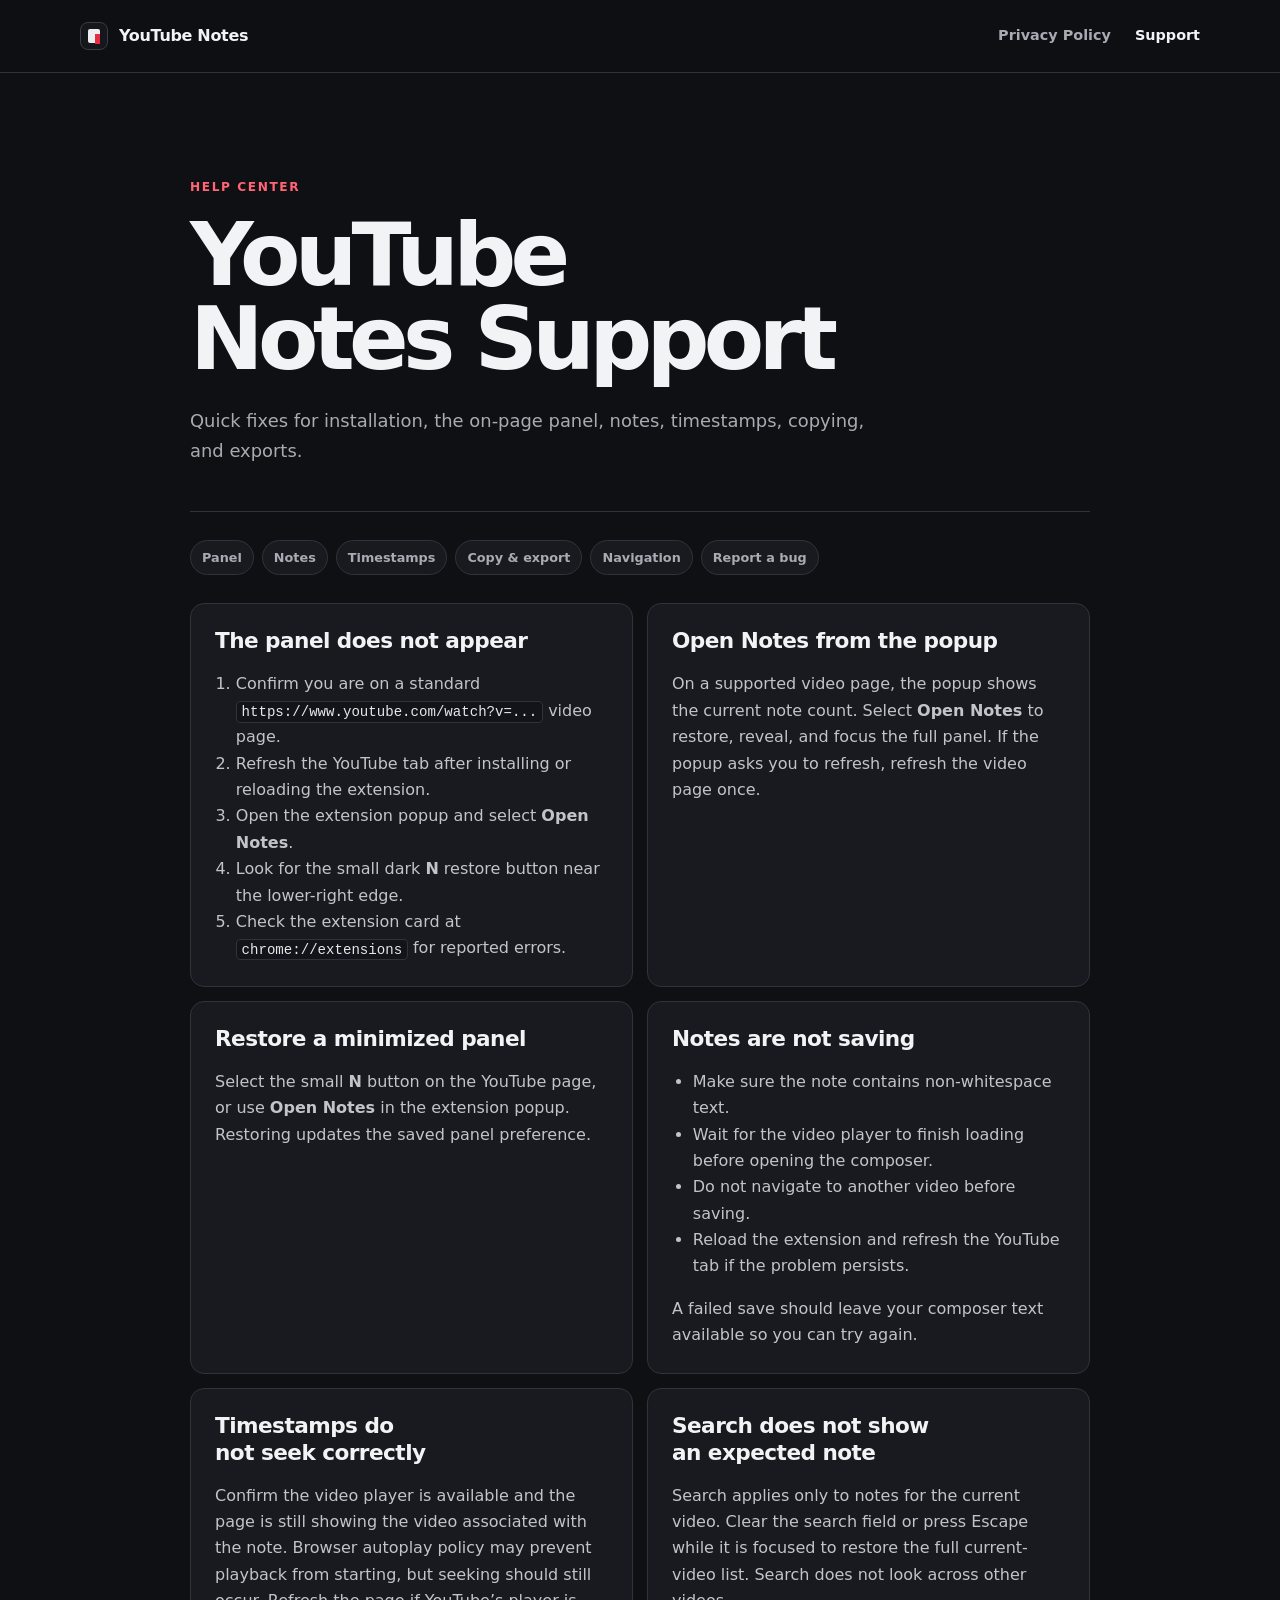
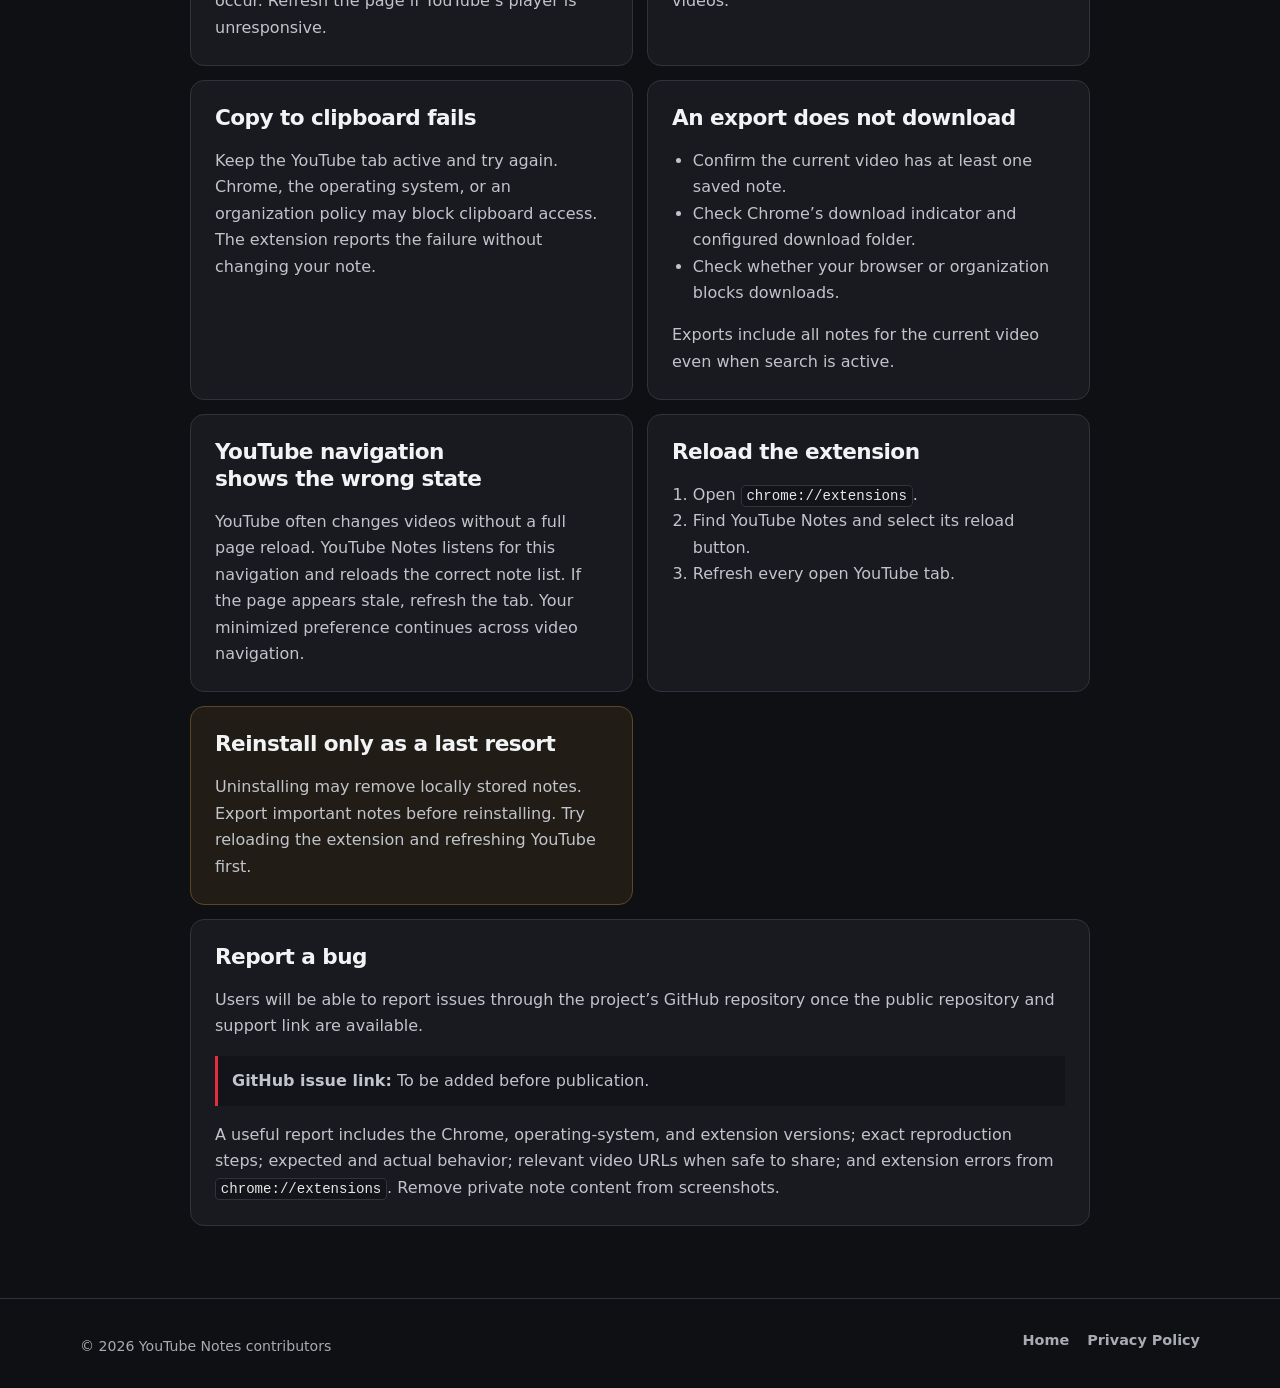
==== support.html @ 60a4424b "Initial commit" ====
<!doctype html>
<html lang="en">
  <head>
    <meta charset="utf-8">
    <meta name="viewport" content="width=device-width, initial-scale=1">
    <meta name="description" content="Installation and troubleshooting help for the YouTube Notes Chrome extension.">
    <title>Support — YouTube Notes</title>
    <link rel="stylesheet" href="styles.css">
  </head>
  <body>
    <a class="skip-link" href="#main-content">Skip to content</a>
    <header class="site-header">
      <div class="shell header-inner">
        <a class="brand" href="index.html" aria-label="YouTube Notes home">
          <span class="brand-mark" aria-hidden="true"><span></span></span>
          <span>YouTube Notes</span>
        </a>
        <nav aria-label="Primary navigation">
          <a href="privacy-policy.html">Privacy Policy</a>
          <a href="support.html" aria-current="page">Support</a>
        </nav>
      </div>
    </header>

    <main id="main-content" class="shell document-page">
      <header class="document-header">
        <p class="eyebrow">Help center</p>
        <h1>YouTube Notes Support</h1>
        <p class="lead">Quick fixes for installation, the on-page panel, notes, timestamps, copying, and exports.</p>
      </header>

      <nav class="topic-nav" aria-label="Support topics">
        <a href="#panel">Panel</a>
        <a href="#notes">Notes</a>
        <a href="#timestamps">Timestamps</a>
        <a href="#copy-export">Copy &amp; export</a>
        <a href="#navigation">Navigation</a>
        <a href="#report">Report a bug</a>
      </nav>

      <div class="support-grid">
        <section class="support-card" id="panel">
          <h2>The panel does not appear</h2>
          <ol>
            <li>Confirm you are on a standard <code>https://www.youtube.com/watch?v=...</code> video page.</li>
            <li>Refresh the YouTube tab after installing or reloading the extension.</li>
            <li>Open the extension popup and select <strong>Open Notes</strong>.</li>
            <li>Look for the small dark <strong>N</strong> restore button near the lower-right edge.</li>
            <li>Check the extension card at <code>chrome://extensions</code> for reported errors.</li>
          </ol>
        </section>

        <section class="support-card">
          <h2>Open Notes from the popup</h2>
          <p>On a supported video page, the popup shows the current note count. Select <strong>Open Notes</strong> to restore, reveal, and focus the full panel. If the popup asks you to refresh, refresh the video page once.</p>
        </section>

        <section class="support-card">
          <h2>Restore a minimized panel</h2>
          <p>Select the small <strong>N</strong> button on the YouTube page, or use <strong>Open Notes</strong> in the extension popup. Restoring updates the saved panel preference.</p>
        </section>

        <section class="support-card" id="notes">
          <h2>Notes are not saving</h2>
          <ul>
            <li>Make sure the note contains non-whitespace text.</li>
            <li>Wait for the video player to finish loading before opening the composer.</li>
            <li>Do not navigate to another video before saving.</li>
            <li>Reload the extension and refresh the YouTube tab if the problem persists.</li>
          </ul>
          <p>A failed save should leave your composer text available so you can try again.</p>
        </section>

        <section class="support-card" id="timestamps">
          <h2>Timestamps do not seek correctly</h2>
          <p>Confirm the video player is available and the page is still showing the video associated with the note. Browser autoplay policy may prevent playback from starting, but seeking should still occur. Refresh the page if YouTube’s player is unresponsive.</p>
        </section>

        <section class="support-card">
          <h2>Search does not show an expected note</h2>
          <p>Search applies only to notes for the current video. Clear the search field or press Escape while it is focused to restore the full current-video list. Search does not look across other videos.</p>
        </section>

        <section class="support-card" id="copy-export">
          <h2>Copy to clipboard fails</h2>
          <p>Keep the YouTube tab active and try again. Chrome, the operating system, or an organization policy may block clipboard access. The extension reports the failure without changing your note.</p>
        </section>

        <section class="support-card">
          <h2>An export does not download</h2>
          <ul>
            <li>Confirm the current video has at least one saved note.</li>
            <li>Check Chrome’s download indicator and configured download folder.</li>
            <li>Check whether your browser or organization blocks downloads.</li>
          </ul>
          <p>Exports include all notes for the current video even when search is active.</p>
        </section>

        <section class="support-card" id="navigation">
          <h2>YouTube navigation shows the wrong state</h2>
          <p>YouTube often changes videos without a full page reload. YouTube Notes listens for this navigation and reloads the correct note list. If the page appears stale, refresh the tab. Your minimized preference continues across video navigation.</p>
        </section>

        <section class="support-card">
          <h2>Reload the extension</h2>
          <ol>
            <li>Open <code>chrome://extensions</code>.</li>
            <li>Find YouTube Notes and select its reload button.</li>
            <li>Refresh every open YouTube tab.</li>
          </ol>
        </section>

        <section class="support-card warning-card">
          <h2>Reinstall only as a last resort</h2>
          <p>Uninstalling may remove locally stored notes. Export important notes before reinstalling. Try reloading the extension and refreshing YouTube first.</p>
        </section>

        <section class="support-card report-card" id="report">
          <h2>Report a bug</h2>
          <p>Users will be able to report issues through the project’s GitHub repository once the public repository and support link are available.</p>
          <!-- Replace this paragraph with a descriptive GitHub issue link when the public repository URL is known. -->
          <p class="link-placeholder"><strong>GitHub issue link:</strong> To be added before publication.</p>
          <p>A useful report includes the Chrome, operating-system, and extension versions; exact reproduction steps; expected and actual behavior; relevant video URLs when safe to share; and extension errors from <code>chrome://extensions</code>. Remove private note content from screenshots.</p>
        </section>
      </div>
    </main>

    <footer class="site-footer compact-footer">
      <div class="shell footer-grid">
        <p>© 2026 YouTube Notes contributors</p>
        <div class="footer-links"><a href="index.html">Home</a><a href="privacy-policy.html">Privacy Policy</a></div>
      </div>
    </footer>
  </body>
</html>
---- styles.css ----
:root {
  color-scheme: dark;
  --background: #0f1013;
  --surface: #181a1f;
  --surface-raised: #202229;
  --border: #30333b;
  --text: #f2f3f5;
  --muted: #a8abb3;
  --accent: #e52d3f;
  --accent-hover: #f23e4f;
  --focus: #7cbcff;
  --max-width: 1120px;
  font-family: Inter, ui-sans-serif, system-ui, -apple-system, BlinkMacSystemFont, "Segoe UI", sans-serif;
  font-synthesis: none;
}

* { box-sizing: border-box; }

html {
  scroll-behavior: smooth;
  background: var(--background);
}

body {
  min-width: 280px;
  margin: 0;
  background: var(--background);
  color: var(--text);
  font-size: 16px;
  line-height: 1.65;
  text-rendering: optimizeLegibility;
}

a { color: inherit; }

a:focus-visible,
button:focus-visible {
  outline: 3px solid var(--focus);
  outline-offset: 3px;
  border-radius: 4px;
}

.skip-link {
  position: fixed;
  top: 12px;
  left: 12px;
  z-index: 100;
  padding: 8px 12px;
  transform: translateY(-180%);
  border-radius: 6px;
  background: var(--text);
  color: var(--background);
  font-weight: 700;
}

.skip-link:focus { transform: translateY(0); }

.shell {
  width: min(calc(100% - 40px), var(--max-width));
  margin-inline: auto;
}

.site-header {
  position: relative;
  z-index: 10;
  border-bottom: 1px solid var(--border);
  background: rgb(15 16 19 / 92%);
}

.header-inner {
  display: flex;
  min-height: 72px;
  align-items: center;
  justify-content: space-between;
  gap: 24px;
}

.brand {
  display: inline-flex;
  align-items: center;
  gap: 11px;
  color: var(--text);
  font-weight: 760;
  letter-spacing: -0.02em;
  text-decoration: none;
}

.brand-mark {
  position: relative;
  display: inline-block;
  width: 28px;
  height: 28px;
  border: 1px solid #3a3d45;
  border-radius: 8px;
  background: #15171c;
}

.brand-mark::before {
  position: absolute;
  inset: 6px 7px;
  border-radius: 2px;
  background: #eceef1;
  content: "";
}

.brand-mark span {
  position: absolute;
  right: 7px;
  bottom: 5px;
  z-index: 1;
  width: 5px;
  height: 10px;
  background: var(--accent);
}

nav { display: flex; align-items: center; gap: 24px; }

nav a,
.footer-links a {
  color: var(--muted);
  font-size: 0.9rem;
  font-weight: 650;
  text-decoration: none;
}

nav a:hover,
nav a[aria-current="page"],
.footer-links a:hover { color: var(--text); }

.hero {
  padding-block: clamp(76px, 11vw, 140px) clamp(70px, 9vw, 112px);
}

.eyebrow {
  margin: 0 0 16px;
  color: #ff6574;
  font-size: 0.76rem;
  font-weight: 800;
  letter-spacing: 0.13em;
  text-transform: uppercase;
}

h1,
h2,
h3,
p { overflow-wrap: anywhere; }

h1,
h2,
h3 { text-wrap: balance; }

h1 {
  max-width: 900px;
  margin: 0;
  font-size: clamp(3rem, 8.5vw, 7rem);
  font-weight: 780;
  letter-spacing: -0.065em;
  line-height: 0.95;
}

h1 span { color: #878b94; }

.hero-copy {
  max-width: 670px;
  margin: 30px 0 0;
  color: var(--muted);
  font-size: clamp(1.05rem, 2vw, 1.25rem);
}

.hero-actions {
  display: flex;
  flex-wrap: wrap;
  gap: 12px;
  margin-top: 34px;
}

.button {
  display: inline-flex;
  min-height: 46px;
  align-items: center;
  justify-content: center;
  padding: 10px 18px;
  border: 1px solid transparent;
  border-radius: 999px;
  font-size: 0.92rem;
  font-weight: 750;
  text-decoration: none;
}

.button-primary { background: var(--accent); color: white; }
.button-primary:hover { background: var(--accent-hover); }
.button-secondary { border-color: var(--border); background: var(--surface); }
.button-secondary:hover { border-color: #4a4e58; background: var(--surface-raised); }

.privacy-callout {
  display: flex;
  width: fit-content;
  max-width: 100%;
  align-items: center;
  gap: 9px;
  margin-top: 48px;
  padding: 10px 14px;
  border: 1px solid var(--border);
  border-radius: 9px;
  background: var(--surface);
  color: var(--muted);
  font-size: 0.85rem;
}

.privacy-callout strong { color: var(--text); }

.status-dot {
  width: 8px;
  height: 8px;
  flex: 0 0 auto;
  border-radius: 50%;
  background: #42bd65;
  box-shadow: 0 0 0 3px rgb(66 189 101 / 14%);
}

.section {
  padding-block: clamp(66px, 9vw, 110px);
  border-top: 1px solid var(--border);
}

.section-heading { max-width: 650px; margin-bottom: 36px; }

h2 {
  margin: 0;
  font-size: clamp(2rem, 4.5vw, 3.5rem);
  letter-spacing: -0.045em;
  line-height: 1.05;
}

.feature-grid {
  display: grid;
  grid-template-columns: repeat(3, minmax(0, 1fr));
  gap: 14px;
}

.card,
.support-card {
  border: 1px solid var(--border);
  border-radius: 14px;
  background: var(--surface);
}

.card { min-height: 230px; padding: 24px; }
.card-number { color: #6f737c; font: 700 0.72rem/1 ui-monospace, monospace; }
.card h3 { margin: 52px 0 9px; font-size: 1.1rem; line-height: 1.25; }
.card p { margin: 0; color: var(--muted); font-size: 0.94rem; }

.privacy-section {
  display: grid;
  grid-template-columns: minmax(0, 0.8fr) minmax(0, 1fr);
  gap: clamp(40px, 9vw, 120px);
}

.privacy-section p { margin-top: 0; color: var(--muted); font-size: 1.05rem; }

.text-link {
  color: var(--text);
  font-weight: 750;
  text-decoration-color: var(--accent);
  text-underline-offset: 5px;
}

.site-footer { padding-block: 48px 28px; border-top: 1px solid var(--border); }

.footer-grid {
  display: flex;
  align-items: flex-start;
  justify-content: space-between;
  gap: 28px;
}

.footer-grid p { max-width: 520px; margin: 6px 0 0; color: var(--muted); font-size: 0.88rem; }
.footer-links { display: flex; gap: 18px; }
.legal-note { margin-top: 34px; padding-top: 24px; border-top: 1px solid var(--border); }
.legal-note p { max-width: 850px; margin: 0; color: #858992; font-size: 0.76rem; }
.compact-footer { margin-top: 72px; padding-block: 30px; }

.document-page { max-width: 900px; padding-top: clamp(64px, 9vw, 104px); }
.document-header { padding-bottom: 46px; border-bottom: 1px solid var(--border); }
.document-header h1 { max-width: 780px; font-size: clamp(2.7rem, 7vw, 5.5rem); }
.document-header .lead { max-width: 690px; margin: 26px 0 0; color: var(--muted); font-size: 1.12rem; }
.meta { margin: 16px 0 0; color: #858992; font-size: 0.85rem; }

.document-content { max-width: 740px; }
.document-content section { padding-block: 36px; border-bottom: 1px solid var(--border); }
.document-content h2,
.support-card h2 { font-size: 1.35rem; letter-spacing: -0.025em; line-height: 1.25; }
.document-content p,
.document-content li,
.support-card p,
.support-card li { color: #c1c4ca; }
.document-content ul,
.support-card ul,
.support-card ol { padding-left: 1.3rem; }
code { padding: 0.12em 0.34em; border: 1px solid var(--border); border-radius: 4px; background: #121419; color: #e6e7e9; font-size: 0.88em; }
.document-content a { color: #9dccff; text-underline-offset: 3px; }

.topic-nav {
  display: flex;
  flex-wrap: wrap;
  gap: 8px;
  padding-block: 28px;
}

.topic-nav a {
  padding: 6px 11px;
  border: 1px solid var(--border);
  border-radius: 999px;
  background: var(--surface);
  color: var(--muted);
  font-size: 0.8rem;
}

.topic-nav a:hover { border-color: #4a4e58; color: var(--text); }

.support-grid { display: grid; grid-template-columns: 1fr 1fr; gap: 14px; }
.support-card { scroll-margin-top: 20px; padding: 24px; }
.support-card h2 { margin: 0 0 12px; }
.support-card p:last-child,
.support-card ul:last-child,
.support-card ol:last-child { margin-bottom: 0; }
.warning-card { border-color: #5b4728; background: #211d16; }
.report-card { grid-column: 1 / -1; }
.link-placeholder { padding: 12px 14px; border-left: 3px solid var(--accent); background: #121419; }

@media (max-width: 800px) {
  .feature-grid { grid-template-columns: repeat(2, minmax(0, 1fr)); }
  .privacy-section { grid-template-columns: 1fr; }
  .support-grid { grid-template-columns: 1fr; }
  .report-card { grid-column: auto; }
}

@media (max-width: 560px) {
  .shell { width: min(calc(100% - 28px), var(--max-width)); }
  .header-inner { min-height: 64px; gap: 14px; }
  .brand { font-size: 0.92rem; }
  nav { gap: 12px; }
  nav a { font-size: 0.78rem; }
  .hero { padding-top: 64px; }
  .hero-copy { margin-top: 24px; }
  .hero-actions { align-items: stretch; flex-direction: column; }
  .button { width: 100%; }
  .privacy-callout { align-items: flex-start; flex-wrap: wrap; }
  .privacy-callout span:last-child { width: 100%; padding-left: 17px; }
  .feature-grid { grid-template-columns: 1fr; }
  .card { min-height: 190px; }
  .card h3 { margin-top: 38px; }
  .footer-grid { flex-direction: column; }
  .document-page { padding-top: 52px; }
}

@media (max-width: 420px) {
  .header-inner {
    align-items: flex-start;
    flex-direction: column;
    gap: 8px;
    padding-block: 11px;
  }

  .header-inner nav {
    width: 100%;
    justify-content: space-between;
  }
}

@media (prefers-reduced-motion: reduce) {
  html { scroll-behavior: auto; }
}
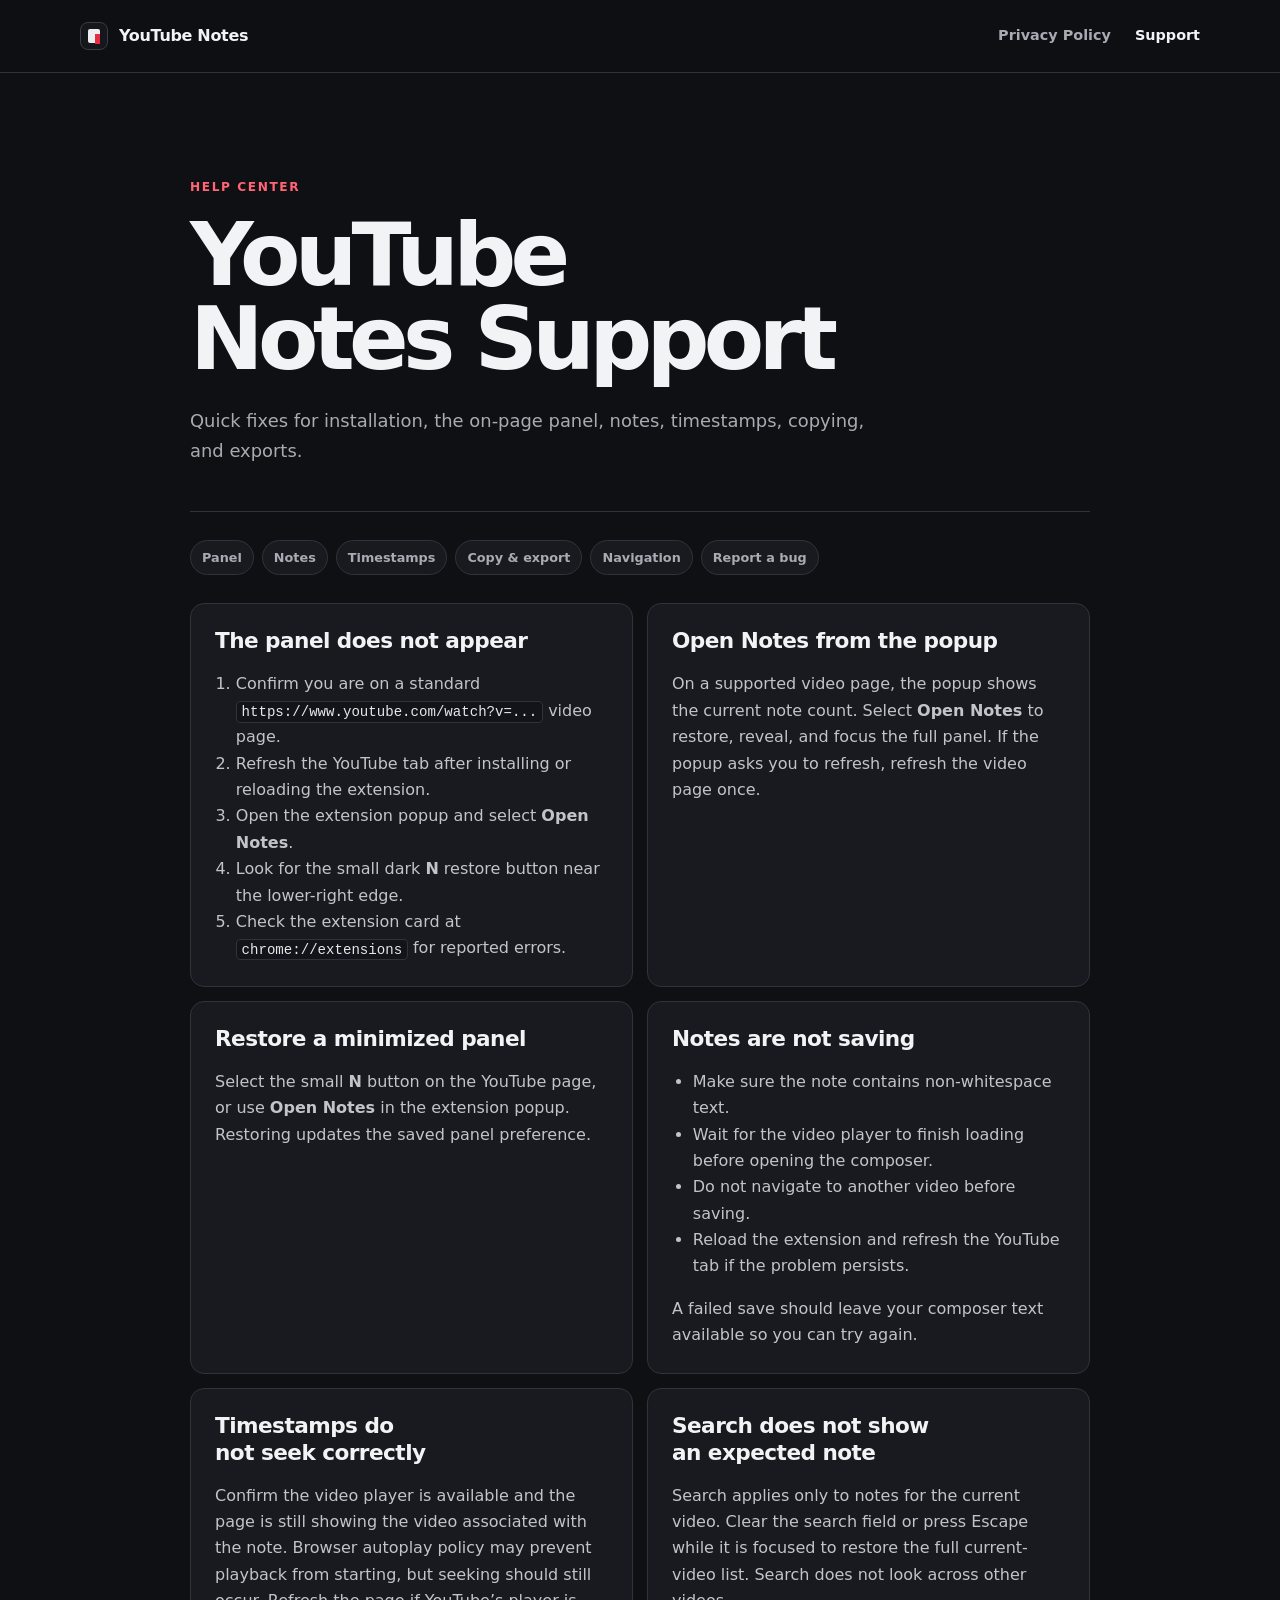
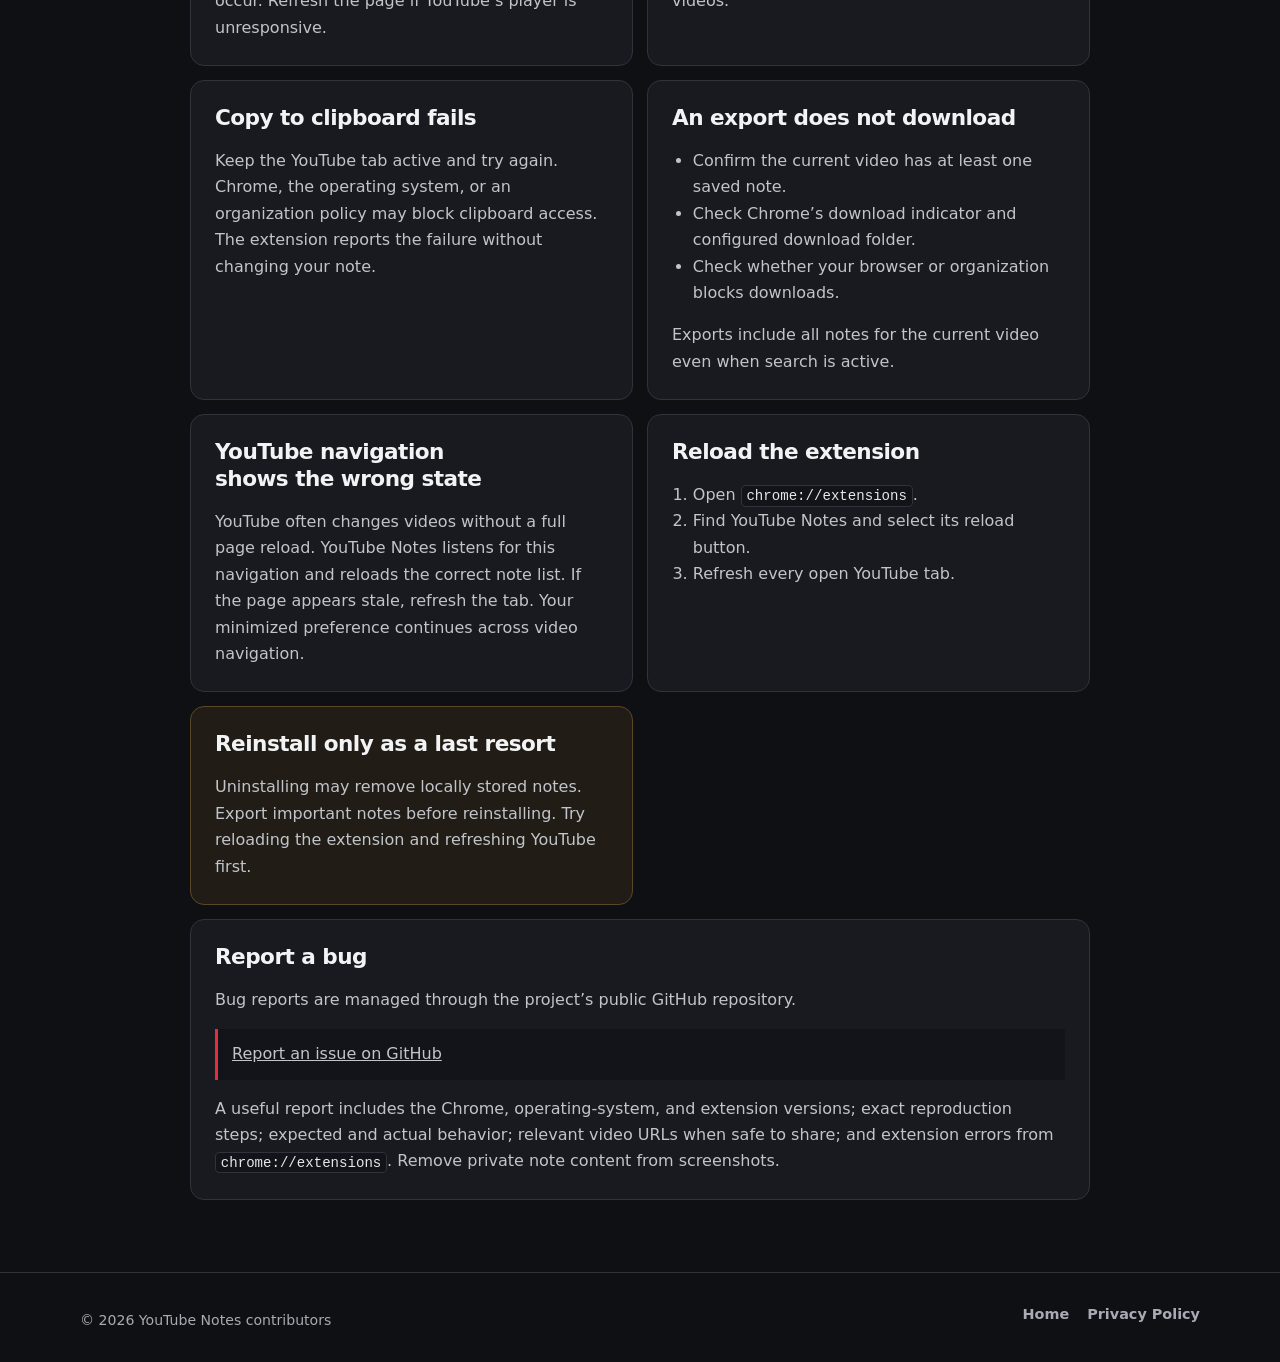
==== commit 577fc149: "Add GitHub issue reporting link" ====
--- a/support.html
+++ b/support.html
@@ -117,9 +117,8 @@
 
         <section class="support-card report-card" id="report">
           <h2>Report a bug</h2>
-          <p>Users will be able to report issues through the project’s GitHub repository once the public repository and support link are available.</p>
-          <!-- Replace this paragraph with a descriptive GitHub issue link when the public repository URL is known. -->
-          <p class="link-placeholder"><strong>GitHub issue link:</strong> To be added before publication.</p>
+          <p>Bug reports are managed through the project’s public GitHub repository.</p>
+          <p class="link-placeholder"><a href="https://github.com/evilshadow606/youtube-notes-site/issues" target="_blank" rel="noopener noreferrer">Report an issue on GitHub</a></p>
           <p>A useful report includes the Chrome, operating-system, and extension versions; exact reproduction steps; expected and actual behavior; relevant video URLs when safe to share; and extension errors from <code>chrome://extensions</code>. Remove private note content from screenshots.</p>
         </section>
       </div>
